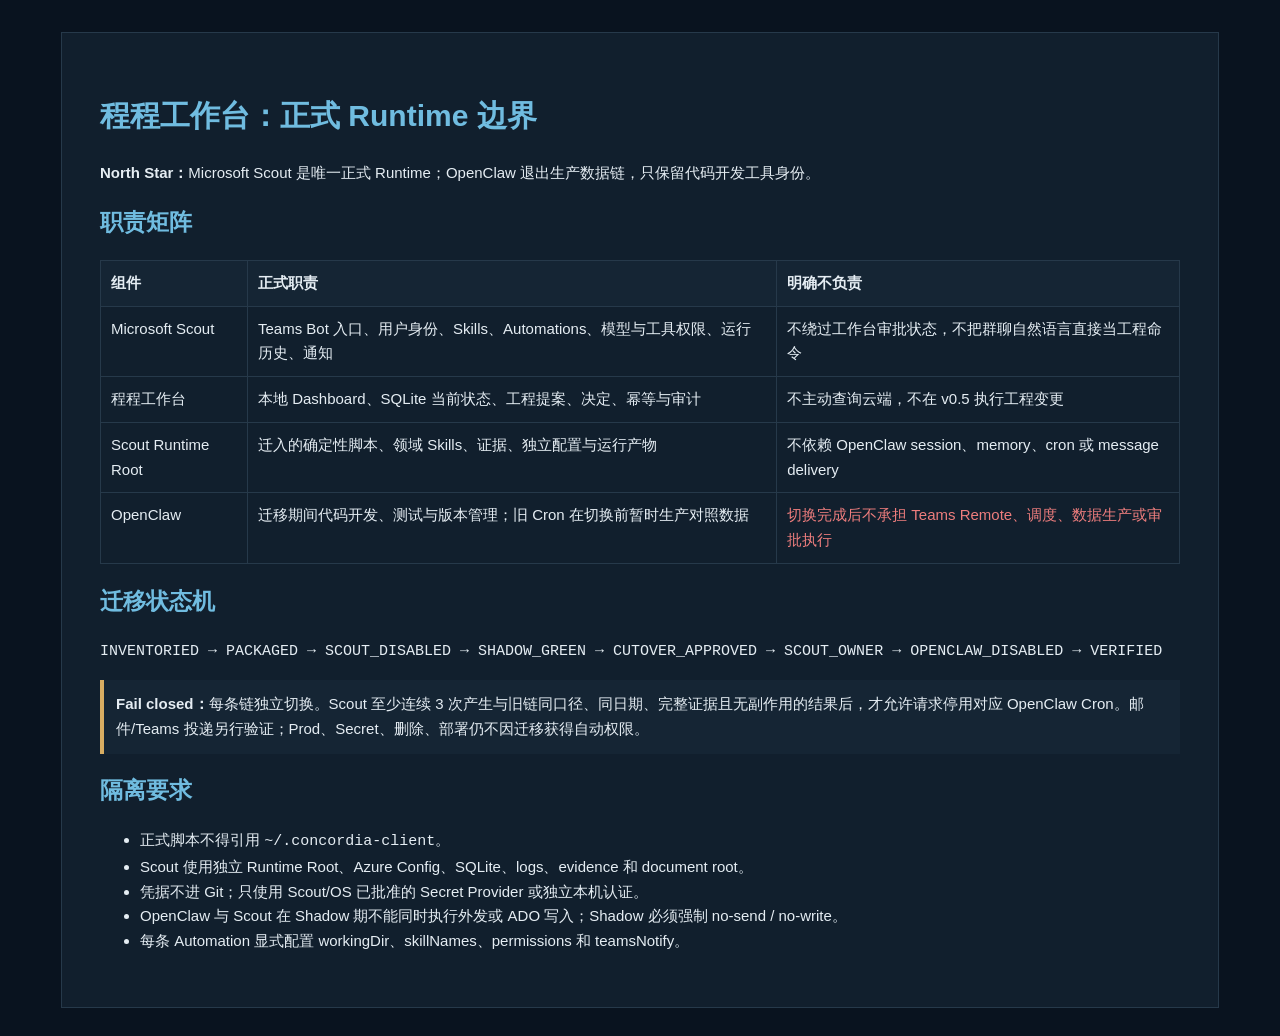
==== docs/runtime-boundaries.html @ 8f6433df "feat(migration): define Scout-only runtime and shadow automations" ====
<!doctype html><html lang="zh-CN"><head><meta charset="utf-8"><title>程程工作台 Runtime 边界</title><style>body{font:15px/1.65 Segoe UI,Microsoft YaHei,sans-serif;background:#09131f;color:#e5edf3;margin:0}main{max-width:1080px;margin:32px auto;padding:38px;background:#111f2d;border:1px solid #26394a}h1,h2{color:#70bce0}table{width:100%;border-collapse:collapse}th,td{border:1px solid #26394a;padding:10px;text-align:left;vertical-align:top}th{background:#152534}.yes{color:#67c59a}.no{color:#ed7d7d}.gate{border-left:4px solid #d8ad62;padding:12px;background:#152534}</style></head><body><main><h1>程程工作台：正式 Runtime 边界</h1><p><b>North Star：</b>Microsoft Scout 是唯一正式 Runtime；OpenClaw 退出生产数据链，只保留代码开发工具身份。</p><h2>职责矩阵</h2><table><tr><th>组件</th><th>正式职责</th><th>明确不负责</th></tr><tr><td>Microsoft Scout</td><td>Teams Bot 入口、用户身份、Skills、Automations、模型与工具权限、运行历史、通知</td><td>不绕过工作台审批状态，不把群聊自然语言直接当工程命令</td></tr><tr><td>程程工作台</td><td>本地 Dashboard、SQLite 当前状态、工程提案、决定、幂等与审计</td><td>不主动查询云端，不在 v0.5 执行工程变更</td></tr><tr><td>Scout Runtime Root</td><td>迁入的确定性脚本、领域 Skills、证据、独立配置与运行产物</td><td>不依赖 OpenClaw session、memory、cron 或 message delivery</td></tr><tr><td>OpenClaw</td><td>迁移期间代码开发、测试与版本管理；旧 Cron 在切换前暂时生产对照数据</td><td class="no">切换完成后不承担 Teams Remote、调度、数据生产或审批执行</td></tr></table><h2>迁移状态机</h2><p><code>INVENTORIED → PACKAGED → SCOUT_DISABLED → SHADOW_GREEN → CUTOVER_APPROVED → SCOUT_OWNER → OPENCLAW_DISABLED → VERIFIED</code></p><div class="gate"><b>Fail closed：</b>每条链独立切换。Scout 至少连续 3 次产生与旧链同口径、同日期、完整证据且无副作用的结果后，才允许请求停用对应 OpenClaw Cron。邮件/Teams 投递另行验证；Prod、Secret、删除、部署仍不因迁移获得自动权限。</div><h2>隔离要求</h2><ul><li>正式脚本不得引用 <code>~/.concordia-client</code>。</li><li>Scout 使用独立 Runtime Root、Azure Config、SQLite、logs、evidence 和 document root。</li><li>凭据不进 Git；只使用 Scout/OS 已批准的 Secret Provider 或独立本机认证。</li><li>OpenClaw 与 Scout 在 Shadow 期不能同时执行外发或 ADO 写入；Shadow 必须强制 no-send / no-write。</li><li>每条 Automation 显式配置 workingDir、skillNames、permissions 和 teamsNotify。</li></ul></main></body></html>
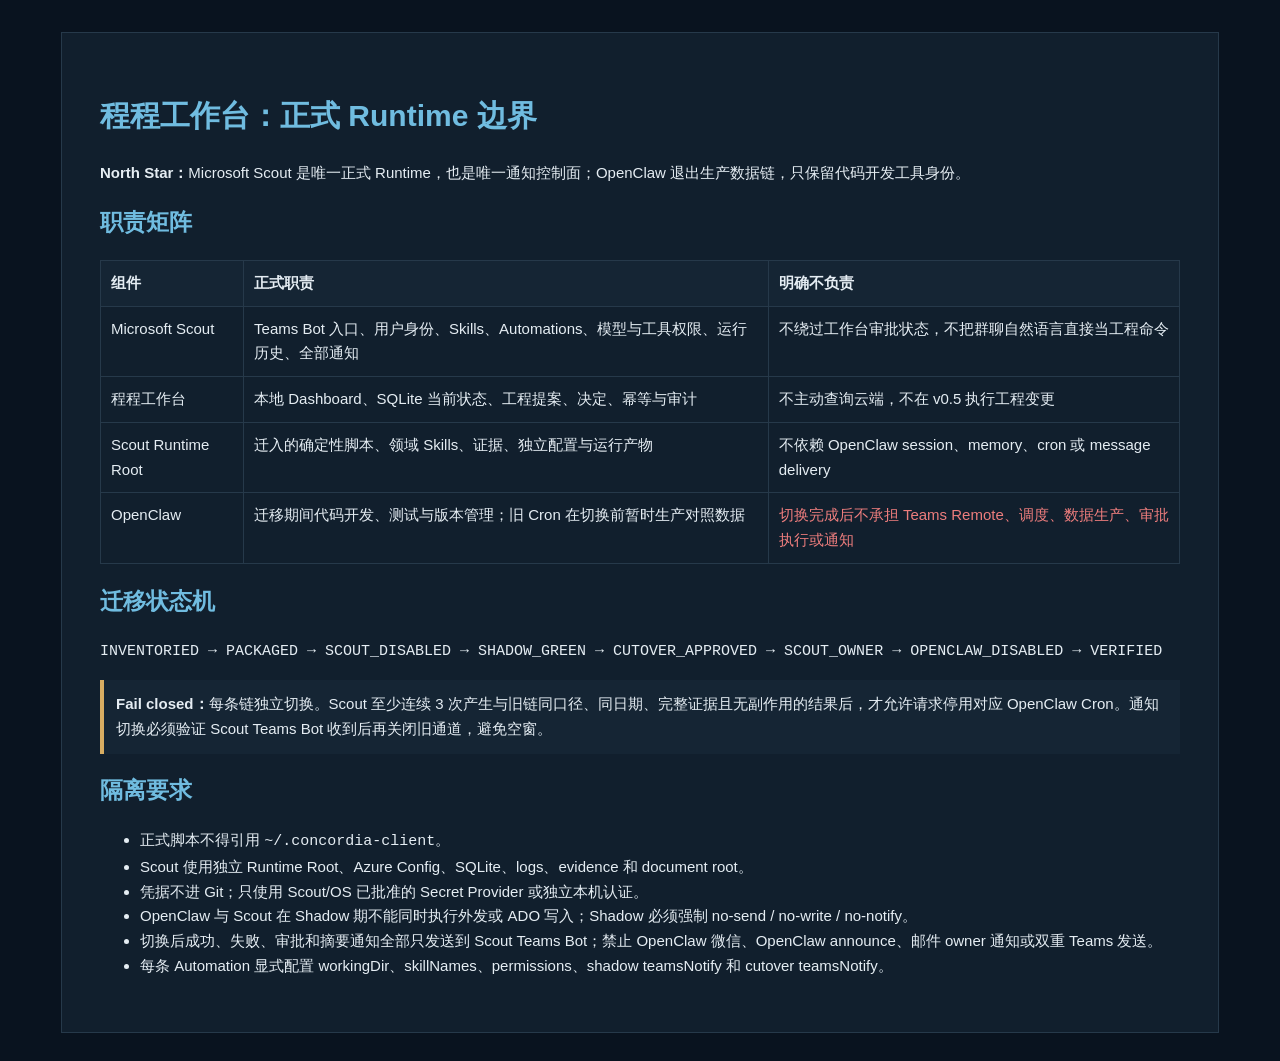
==== commit 39a3118c: "feat(notify): make Scout Teams Bot sole cutover channel" ====
--- a/docs/runtime-boundaries.html
+++ b/docs/runtime-boundaries.html
@@ -1 +1 @@
-<!doctype html><html lang="zh-CN"><head><meta charset="utf-8"><title>程程工作台 Runtime 边界</title><style>body{font:15px/1.65 Segoe UI,Microsoft YaHei,sans-serif;background:#09131f;color:#e5edf3;margin:0}main{max-width:1080px;margin:32px auto;padding:38px;background:#111f2d;border:1px solid #26394a}h1,h2{color:#70bce0}table{width:100%;border-collapse:collapse}th,td{border:1px solid #26394a;padding:10px;text-align:left;vertical-align:top}th{background:#152534}.yes{color:#67c59a}.no{color:#ed7d7d}.gate{border-left:4px solid #d8ad62;padding:12px;background:#152534}</style></head><body><main><h1>程程工作台：正式 Runtime 边界</h1><p><b>North Star：</b>Microsoft Scout 是唯一正式 Runtime；OpenClaw 退出生产数据链，只保留代码开发工具身份。</p><h2>职责矩阵</h2><table><tr><th>组件</th><th>正式职责</th><th>明确不负责</th></tr><tr><td>Microsoft Scout</td><td>Teams Bot 入口、用户身份、Skills、Automations、模型与工具权限、运行历史、通知</td><td>不绕过工作台审批状态，不把群聊自然语言直接当工程命令</td></tr><tr><td>程程工作台</td><td>本地 Dashboard、SQLite 当前状态、工程提案、决定、幂等与审计</td><td>不主动查询云端，不在 v0.5 执行工程变更</td></tr><tr><td>Scout Runtime Root</td><td>迁入的确定性脚本、领域 Skills、证据、独立配置与运行产物</td><td>不依赖 OpenClaw session、memory、cron 或 message delivery</td></tr><tr><td>OpenClaw</td><td>迁移期间代码开发、测试与版本管理；旧 Cron 在切换前暂时生产对照数据</td><td class="no">切换完成后不承担 Teams Remote、调度、数据生产或审批执行</td></tr></table><h2>迁移状态机</h2><p><code>INVENTORIED → PACKAGED → SCOUT_DISABLED → SHADOW_GREEN → CUTOVER_APPROVED → SCOUT_OWNER → OPENCLAW_DISABLED → VERIFIED</code></p><div class="gate"><b>Fail closed：</b>每条链独立切换。Scout 至少连续 3 次产生与旧链同口径、同日期、完整证据且无副作用的结果后，才允许请求停用对应 OpenClaw Cron。邮件/Teams 投递另行验证；Prod、Secret、删除、部署仍不因迁移获得自动权限。</div><h2>隔离要求</h2><ul><li>正式脚本不得引用 <code>~/.concordia-client</code>。</li><li>Scout 使用独立 Runtime Root、Azure Config、SQLite、logs、evidence 和 document root。</li><li>凭据不进 Git；只使用 Scout/OS 已批准的 Secret Provider 或独立本机认证。</li><li>OpenClaw 与 Scout 在 Shadow 期不能同时执行外发或 ADO 写入；Shadow 必须强制 no-send / no-write。</li><li>每条 Automation 显式配置 workingDir、skillNames、permissions 和 teamsNotify。</li></ul></main></body></html>+<!doctype html><html lang="zh-CN"><head><meta charset="utf-8"><title>程程工作台 Runtime 边界</title><style>body{font:15px/1.65 Segoe UI,Microsoft YaHei,sans-serif;background:#09131f;color:#e5edf3;margin:0}main{max-width:1080px;margin:32px auto;padding:38px;background:#111f2d;border:1px solid #26394a}h1,h2{color:#70bce0}table{width:100%;border-collapse:collapse}th,td{border:1px solid #26394a;padding:10px;text-align:left;vertical-align:top}th{background:#152534}.no{color:#ed7d7d}.gate{border-left:4px solid #d8ad62;padding:12px;background:#152534}</style></head><body><main><h1>程程工作台：正式 Runtime 边界</h1><p><b>North Star：</b>Microsoft Scout 是唯一正式 Runtime，也是唯一通知控制面；OpenClaw 退出生产数据链，只保留代码开发工具身份。</p><h2>职责矩阵</h2><table><tr><th>组件</th><th>正式职责</th><th>明确不负责</th></tr><tr><td>Microsoft Scout</td><td>Teams Bot 入口、用户身份、Skills、Automations、模型与工具权限、运行历史、全部通知</td><td>不绕过工作台审批状态，不把群聊自然语言直接当工程命令</td></tr><tr><td>程程工作台</td><td>本地 Dashboard、SQLite 当前状态、工程提案、决定、幂等与审计</td><td>不主动查询云端，不在 v0.5 执行工程变更</td></tr><tr><td>Scout Runtime Root</td><td>迁入的确定性脚本、领域 Skills、证据、独立配置与运行产物</td><td>不依赖 OpenClaw session、memory、cron 或 message delivery</td></tr><tr><td>OpenClaw</td><td>迁移期间代码开发、测试与版本管理；旧 Cron 在切换前暂时生产对照数据</td><td class="no">切换完成后不承担 Teams Remote、调度、数据生产、审批执行或通知</td></tr></table><h2>迁移状态机</h2><p><code>INVENTORIED → PACKAGED → SCOUT_DISABLED → SHADOW_GREEN → CUTOVER_APPROVED → SCOUT_OWNER → OPENCLAW_DISABLED → VERIFIED</code></p><div class="gate"><b>Fail closed：</b>每条链独立切换。Scout 至少连续 3 次产生与旧链同口径、同日期、完整证据且无副作用的结果后，才允许请求停用对应 OpenClaw Cron。通知切换必须验证 Scout Teams Bot 收到后再关闭旧通道，避免空窗。</div><h2>隔离要求</h2><ul><li>正式脚本不得引用 <code>~/.concordia-client</code>。</li><li>Scout 使用独立 Runtime Root、Azure Config、SQLite、logs、evidence 和 document root。</li><li>凭据不进 Git；只使用 Scout/OS 已批准的 Secret Provider 或独立本机认证。</li><li>OpenClaw 与 Scout 在 Shadow 期不能同时执行外发或 ADO 写入；Shadow 必须强制 no-send / no-write / no-notify。</li><li>切换后成功、失败、审批和摘要通知全部只发送到 Scout Teams Bot；禁止 OpenClaw 微信、OpenClaw announce、邮件 owner 通知或双重 Teams 发送。</li><li>每条 Automation 显式配置 workingDir、skillNames、permissions、shadow teamsNotify 和 cutover teamsNotify。</li></ul></main></body></html>
